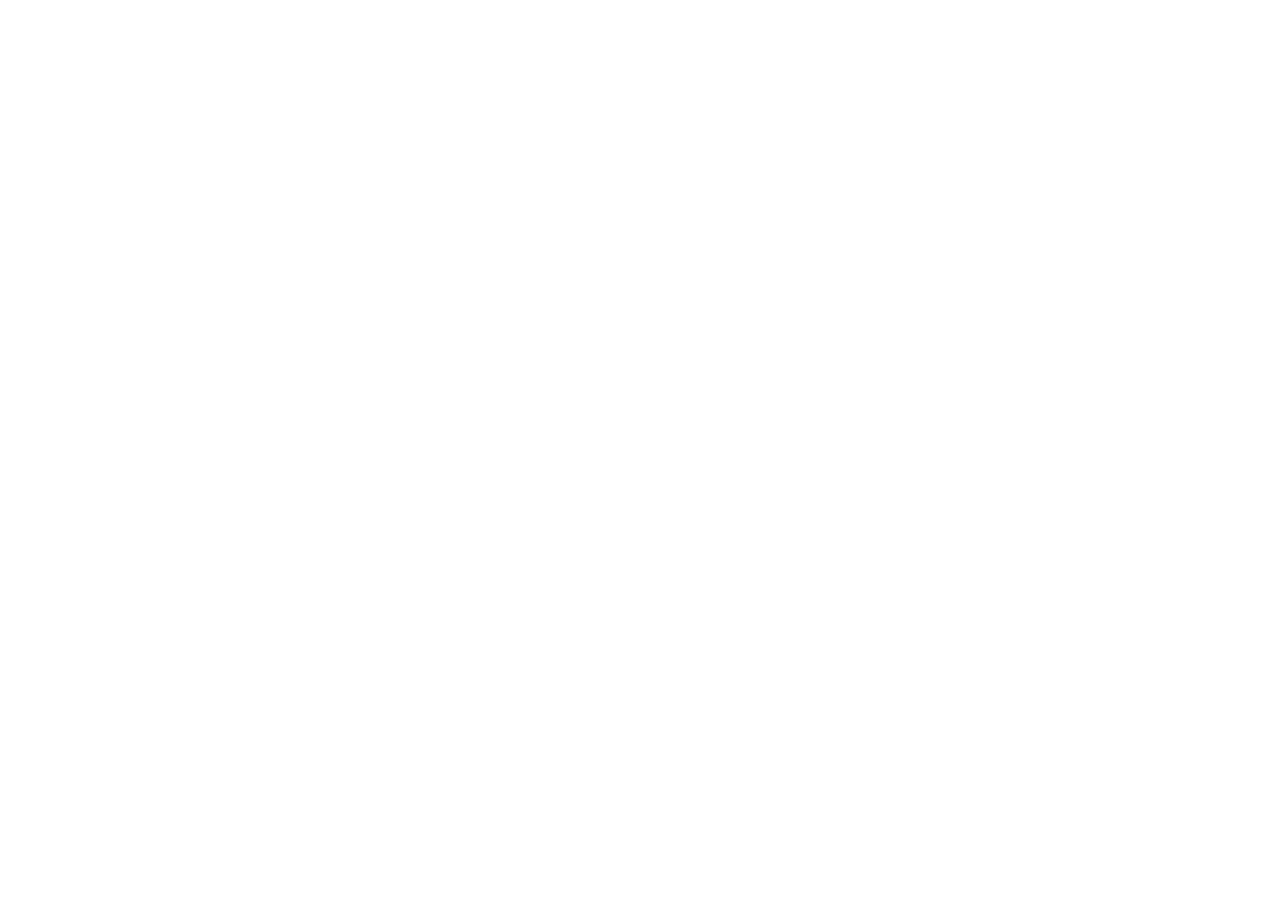
==== html/index.html @ fa03f87c "create mes fichier html et css" ====
<!DOCTYPE html>
<html lang="en">
<head>
    <meta charset="UTF-8">
    <meta name="viewport" content="width=device-width, initial-scale=1.0">
    <title>ViaTours</title>
</head>
<body>
    
</body>
</html>
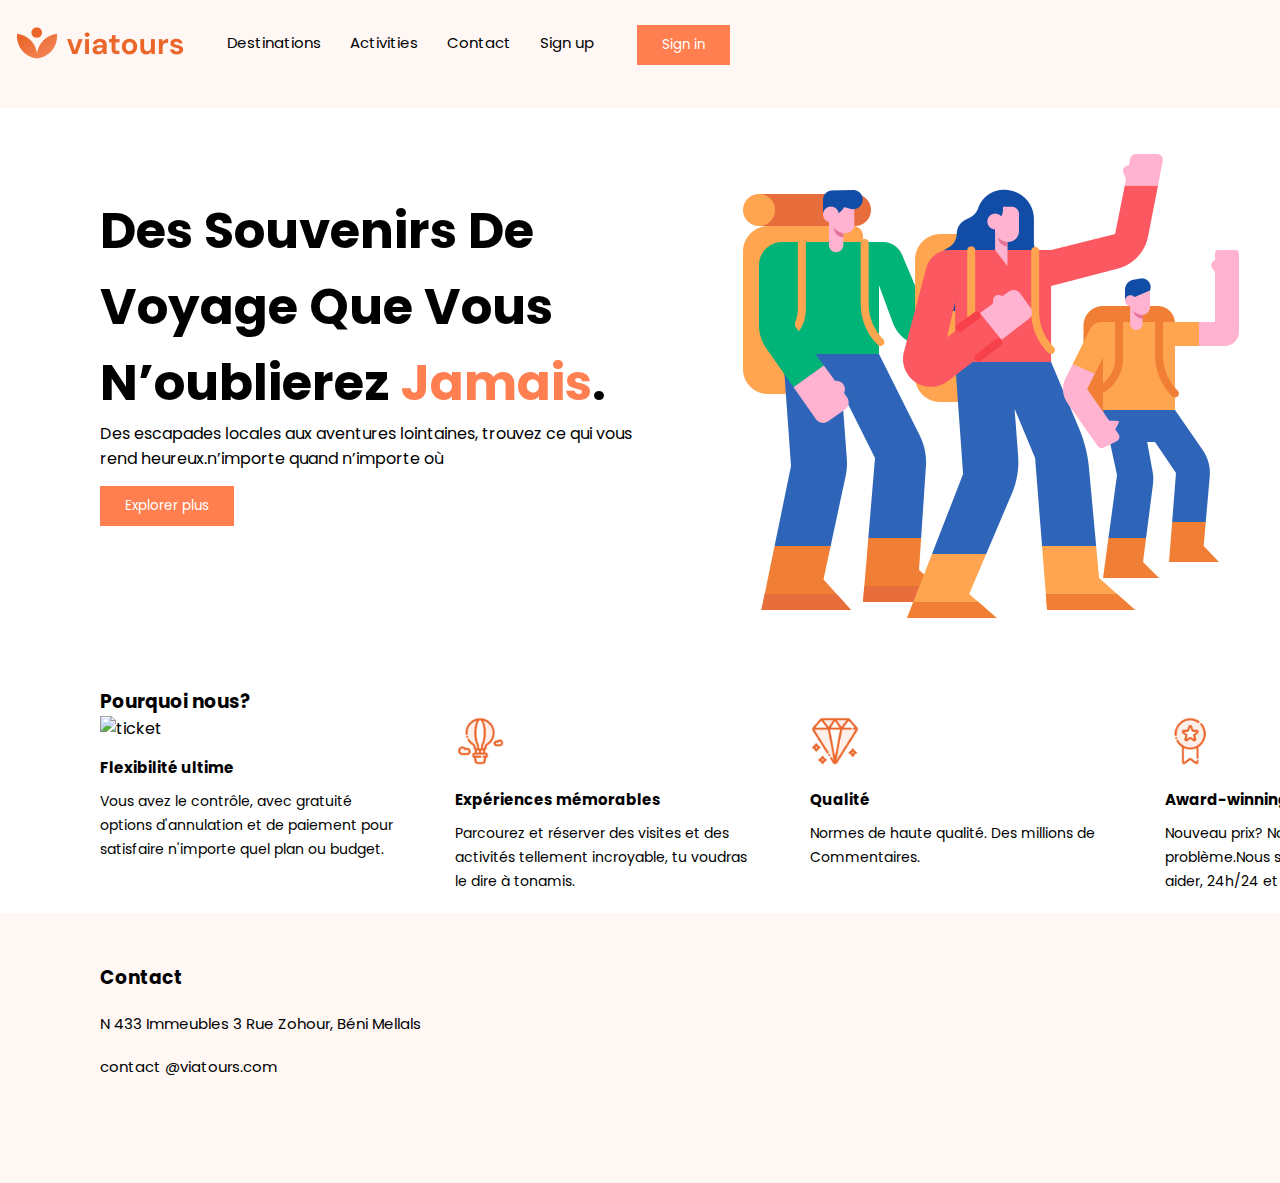
==== commit 7b7d7d6d: "fix css error" ====
--- a/html/index.html
+++ b/html/index.html
@@ -1,11 +1,74 @@
 <!DOCTYPE html>
 <html lang="en">
 <head>
-    <meta charset="UTF-8">
-    <meta name="viewport" content="width=device-width, initial-scale=1.0">
-    <title>ViaTours</title>
+  <meta charset="UTF-8">
+  <meta name="viewport"
+        content="width=device-width, user-scalable=no, initial-scale=1.0, maximum-scale=1.0, minimum-scale=1.0">
+  <meta http-equiv="X-UA-Compatible" content="ie=edge">
+  <title>Viatours</title>
+  <link rel="stylesheet" href="/css/main.css">
+
 </head>
 <body>
-    
+<header>
+  <a href = "/html/index.html"><img src="/Images/logo.svg.png" alt="viatours" class= "logo"/></a>
+  <nav>
+    <div class="nav">
+      <a href = "/html/Destinations.html">Destinations</a>
+      <a href = "/html/Activities.html">Activities</a>
+      <a href = "/html/Contact.html">Contact</a>
+      <a href = "/html/Signup.html">Sign up</a>
+    </div>
+    <a href="/html/Login.html"><button class="buttonin">Sign in</button></a>
+  </nav>
+
+</header>
+<main>
+  <div class="content">
+      <img  src="/Images/Big_pic.png" alt="person" class="img"/>
+    <div class="text">
+  <h3>Des Souvenirs De Voyage Que Vous N’oublierez <span>Jamais</span>.</h3>
+  <p>Des escapades locales aux aventures lointaines, trouvez ce qui vous
+    rend heureux.n’importe quand n’importe où</p>
+  <button class="buttonplus">Explorer plus</button>
+</div>
+  </div>
+  <div class="cards">
+  <h3>Pourquoi nous?</h3>
+    <div class="element">
+  <div class="ticket">
+    <img src="/images/ticket.svg.png" alt="ticket" width="50"/>
+    <p class="tickettitel">Flexibilité ultime</p>
+    <p class="tickettext">Vous avez le contrôle, avec gratuité options d'annulation et de paiement pour satisfaire n'importe quel plan ou budget.</p>
+  </div>
+    <div class="ballon">
+      <img src="/Images/hot-air-balloon.svg.png" alt="hot-air-balloon" width="50"/>
+      <p class="ballontitel">Expériences mémorables</p>
+      <p class="ballontext">Parcourez et réserver des visites et des activités tellement incroyable, tu voudras le dire à tonamis.</p>
+    </div>
+    <div class="diamond">
+      <img src="/Images/diamond.svg fill.png" alt="diamond" width="50"/>
+      <p class="diamondtitel">Qualité</p>
+      <p class="diamondtext">Normes de haute qualité. Des millions de Commentaires.</p>
+    </div>
+    <div class="medal">
+      <img src="/Images/medal.svg fill.png" alt="medal " width="50"/>
+      <p class="medaltitel">Award-winning support</p>
+      <p class="medaltext">Nouveau prix? Nouveau plan? Aucun problème.Nous sommes là pour vous aider, 24h/24 et 7j/7.</p>
+    </div>
+    </div>
+  </div>
+
+  </main>
+<footer>
+  <div class="foot">
+  <h3>Contact </h3>
+  <p> N 433 Immeubles 3 Rue Zohour, Béni Mellals</p>
+  <p>contact @viatours.com</p>
+  </div>
+
+</footer>
+
 </body>
-</html>+
+</html>
--- a/css/main.css
+++ b/css/main.css
@@ -0,0 +1,107 @@
+@import url('https://fonts.googleapis.com/css2?family=Poppins:ital,wght@0,100;0,200;0,300;0,400;0,500;0,600;0,700;0,800;0,900;1,100;1,200;1,300;1,400;1,500;1,600;1,700;1,800;1,900&  display=swap') ;
+* {
+  font-family : "Poppins", sans-serif;
+  margin : 0;
+}
+
+header, footer {
+  background-color : #FEF7F4;
+  width : 100%;
+}
+header {
+  display : flex;
+  height : 12vh;
+}
+footer {
+  display : flex;
+  bottom : 0;
+  height : 30vh;
+}
+.nav {
+  width : 100%;
+}
+.logo {
+  padding-top : 27px;
+  padding-left : 10%;
+}
+.nav a {
+  position : relative;
+  color : black;
+  left : 60px;
+  top : 30px;
+  text-decoration : none;
+  margin-right : 25px;
+  font-size : 15px;
+}
+.nav a:hover {
+  color : coral;
+}
+button {
+  position : relative;
+  border : none;
+  padding : 10px 25px;
+  background-color : coral;
+  cursor : pointer;
+  color : white;
+}
+.buttonin {
+  left : 120%;
+}
+.buttonplus {
+  margin-top : 15px;
+}
+.foot {
+  padding-top: 50px;
+  padding-left: 100px;
+}
+.foot p, h5 {
+  margin-top : 20px;
+  font-size : 15px;
+}
+.content {
+  padding : 30px;
+}
+.text {
+  width : 550px;
+  float : left;
+  margin-top : 55px;
+  margin-left : 70px;
+}
+.content img {
+  padding-left: 7%;
+  max-width : 100%;
+  height: auto;
+}
+.content span {
+  color : coral;
+}
+.content h3 {
+  font-size : 50px;
+}
+.content p {
+  font-size : 16px;
+}
+.cards {
+  clear: both;
+  margin-left: 100px;
+  margin-bottom: 20px;
+}
+.nous {
+  font-size : 20px;
+}
+.element {
+  display : flex;
+  gap : 55px;
+}
+.tickettext, .ballontext, .diamondtext, .medaltext {
+  margin-top : 10px;
+  line-height: 1.5rem;
+  width : 300px;
+  font-size : 14px;
+}
+.tickettitel, .ballontitel, .diamondtitel, .medaltitel {
+  margin-top : 15px;
+  font-size : 15px;
+  font-weight : bold;
+}
+
